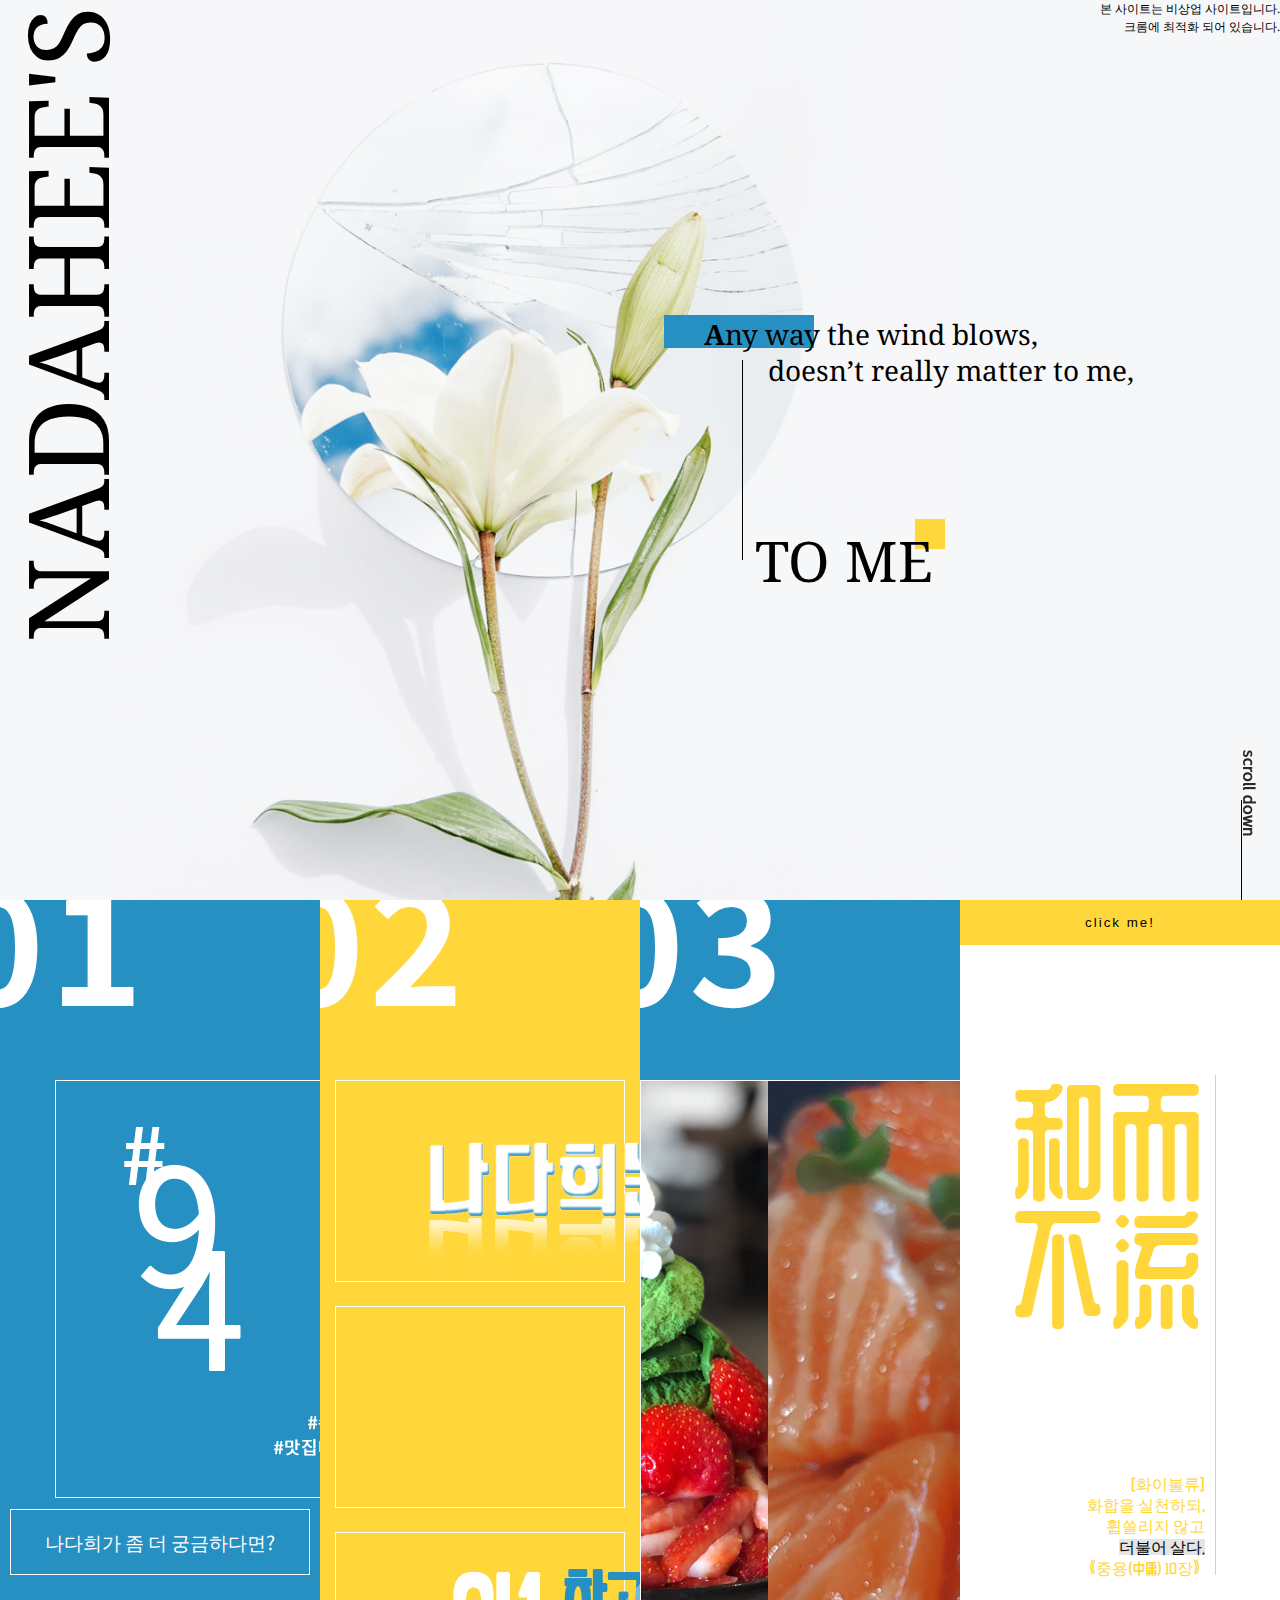
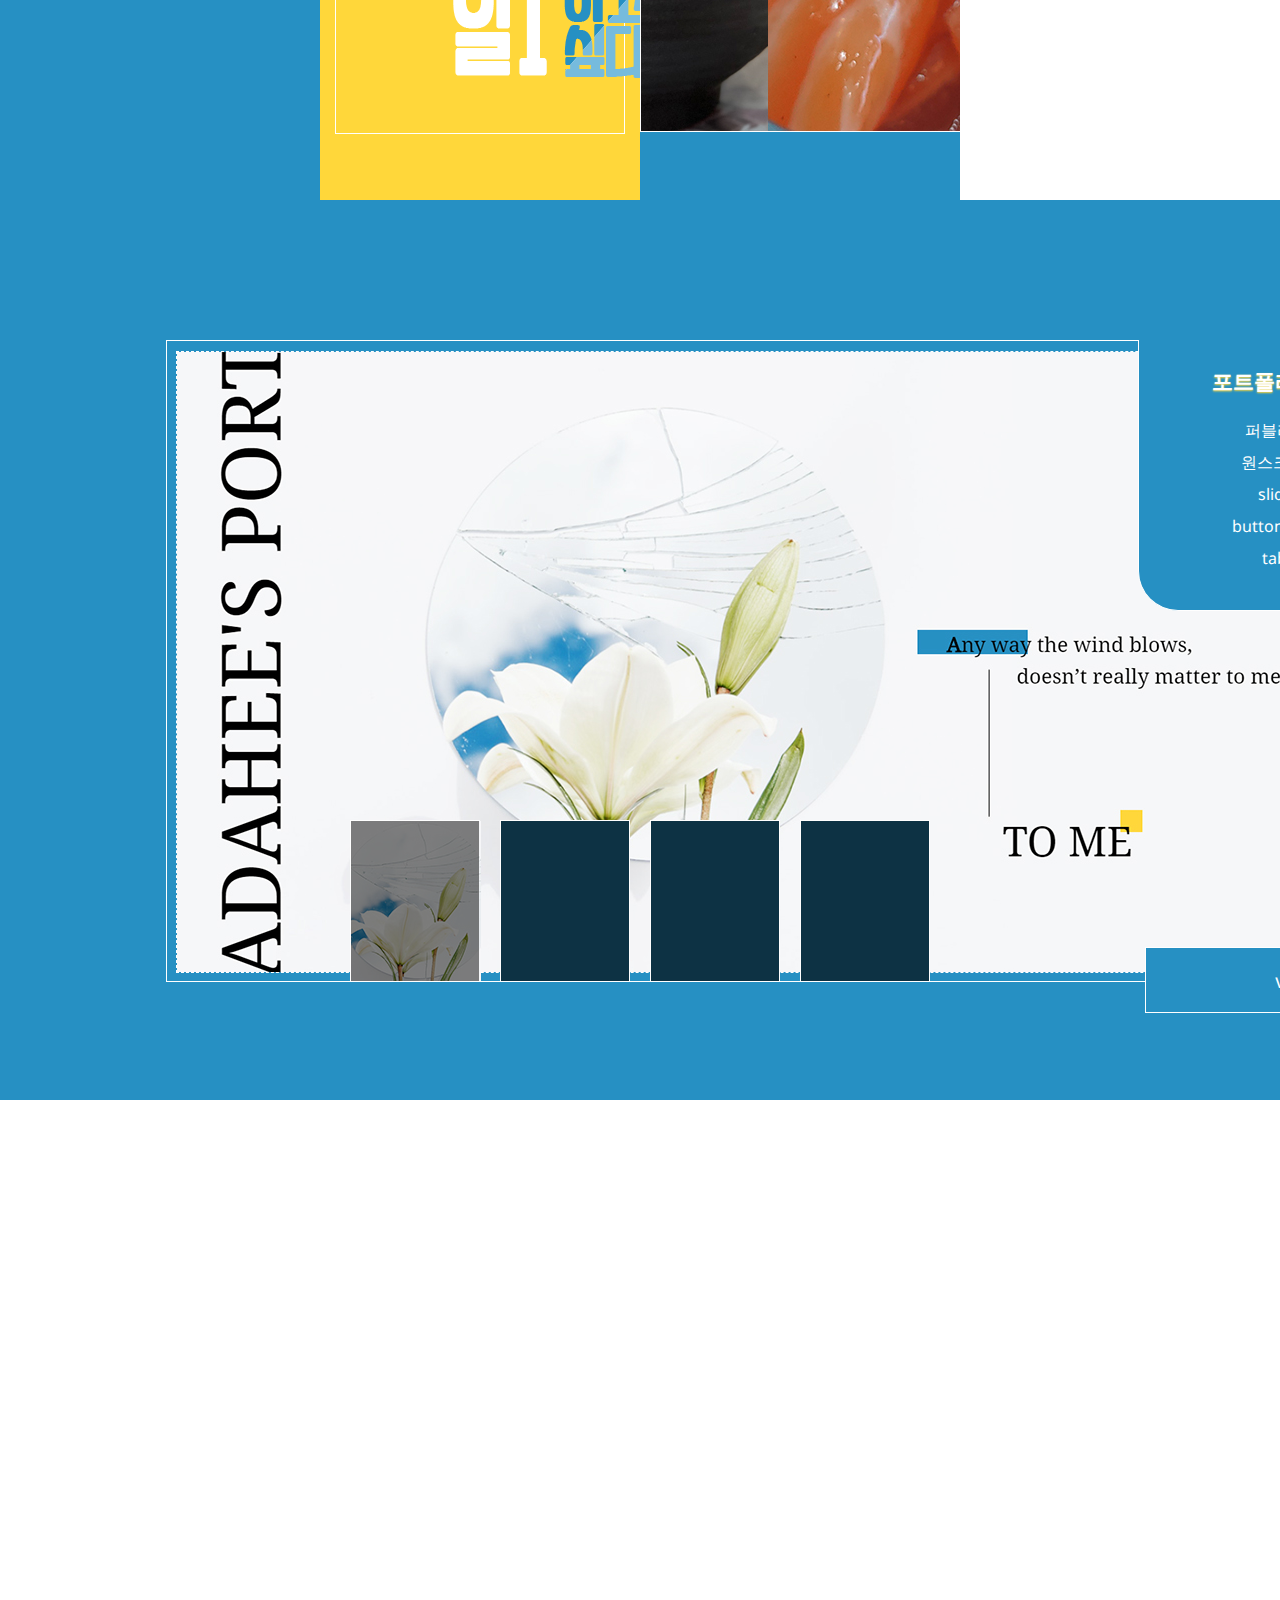
==== index.html @ a24f3798 "Why" ====
<!DOCTYPE html>
<html lang="en">

<head>
	<meta charset="UTF-8">
	<link rel="stylesheet" href="/portfoliosite/css/css.css">
	<script type="text/javascript" src="http://code.jquery.com/jquery-1.12.4.min.js"></script>
	<link
		href="https://fonts.googleapis.com/css?family=Noto+Sans|Noto+Sans+SC|ZCOOL+QingKe+HuangYou|Noto+Serif&display=swap"
		rel="stylesheet">
	<title>나다희 포트폴리오 사이트 - 크롬최적화 :) </title>
</head>

<body>
	<div id="container">
		<section class="page" id="main">
			<div id="txt1">NADAHEE'S PORTFOLIO SITE</div>
			<div id="txt2"><strong>A</strong>ny way the wind blows,</div>
			<div id="txt3">doesn’t really matter to me,</div>
			<div id="line"></div>
			<div id="txt4">TO ME</div>
			<div id="line2"></div>
			<img id="scrd" src="/portfoliosite/images/scrd.png" alt="scrolldown">
			<span>본 사이트는 비상업 사이트입니다.<br>크롬에 최적화 되어 있습니다.</span>
		</section>

		<section class="page" id="sub" style="background:#fff;">
			<div id="gongja"><span>和而不流</span><br><br>
				<p>[화이불류]<br>화합을 실천하되, <br> 휩쓸리지 않고 <br> <mark style="background:rgba(0,0,0,0.1)">더불어
						살다.</mark><br>《중용(中庸) 10장》</p>
			</div>
			<section class="form">
				<div id="modal">
					<h1>01</h1>
					<img src="/portfoliosite/images/profile.png" alt="나를 소개합니다.">
					<button id="resume">나다희가 좀 더 궁금하다면?</button>
				</div>
			</section>

			<section class="form">
				<div id="modal1">
					<h1>02</h1>
					<div class="formbox">
						<img src="/portfoliosite/images/me.png" alt="나의장점1">
					</div>
					<div class="formbox">
					</div>
					<div class="formbox">
						<img src="/portfoliosite/images/foryou.png" alt="나의장점3">
					</div>
				</div>
			</section>

			<section class="form">
				<div id="modal2">
					<h1>03</h1>
					<div id="slide_box">
						<ul>
							<li><img src="/portfoliosite/images/KakaoTalk01.jpg" alt="슬라이드1"></li>
							<li><img src="/portfoliosite/images/KakaoTalk02.jpg" alt="슬라이드2"></li>
							<li><img src="/portfoliosite/images/KakaoTalk03.jpg" alt="슬라이드3"></li>
						</ul>
					</div>
					<img id="that" src="/portfoliosite/images/likethat.png">
				</div>
			</section>

			<section class="form">
				<div id="modal3" style="display:none;">
					<h1>04</h1>
					<div id="box04">
						<div><img src="/portfoliosite/images/future1.png" alt="미래상"></div>
						<div><img src="/portfoliosite/images/future2.png" alt="미래상2"></div>
					</div>
				</div>
				<button id="Btn" style="background:#ffd73a">click me!</button>
			</section>

		</section>

		<section class="page" id="sub2" style="background:#2690c3">
			<div id="txt5">PORTFOLIO</div>
			<div id="p_box">
				<div class="tabcontent" id="content1">
					<div class="guidebox">
						<h2>포트폴리오 사이트</h2>
						<span>퍼블리싱 100%</span>
						<span>원스크롤 페이지</span>
						<span>slide script</span>
						<span>button animation</span>
						<span>tab menu</span>
					</div>
					<div class="tc-box" style="background: url(images/tc-content1.jpg); background-size:cover;">
					</div>
					<button class="viewBtn" onclick="window.open('index.html')">view</button>
				</div>
				<div class="tabcontent" id="content2">
					<div class="guidebox"></div>
					<div class="tc-box">
						rrrr
					</div>
					<button class="viewBtn">view</button>
				</div>
				<div class="tabcontent" id="content3">
					<div class="guidebox"></div>
					<div class="tc-box">
						rrrr
					</div>
					<button class="viewBtn">view</button>
				</div>
				<div class="tabcontent" id="content4">
					<div class="guidebox"></div>
					<div class="tc-box">
						eeee
					</div>
					<button class="viewBtn">view</button>
				</div>
			</div>
			<div id="thumbnail">
				<ul>
					<li class="tabtn" onclick="goTab('content1', this)" id="defaultOpen"><img
							src="/portfoliosite/images/thumnail1.jpg"></li>
					<li class="tabtn" onclick="goTab('content2', this)"></li>
					<li class="tabtn" onclick="goTab('content3', this)"></li>
					<li class="tabtn" onclick="goTab('content4', this)"></li>
				</ul>
			</div>
		</section>
		<section id="last">
			<div id="contact">
				<h3>thank you for watching. :)</h3>
				<p>멋진 제가 되는 날을 기다리며 갈고 닦고 있습니다. <br> 함께 꿈꾸지 않으시겠어요?</p>
				<button>Join US</button>
			</div>
		</section>
	</div>
	<script src="/portfoliosite/js/script.js"></script>
</body>

</html>
---- portfoliosite/css/css.css ----
@charset "uft-8"

*{box-sizing: border-box;}
body {
	width: 100%;
	margin:0;
	height:100%;
	padding:0;
	font-family: 'Noto Sans', sans-serif, 나눔고딕;
}

::selection {
	color:white;
}

#container {
	width: 100%;
	height: 330vh;
	margin:0;
	padding:0;
}

.page {
	padding:0;
	margin:0;
	width: 100%;
	height: 100vh;
	position: relative;
}

#main {
	background:url(../images/background.png);
	background-size: cover;
}

div#txt1 {
	width: 100%;
	height: 150px;
	-webkit-transform: rotate(-90deg);
	position: absolute;
	top:-8%;
	left:-45%;
	font-size: 7em;
	font-family: 'Noto serif', sans-serif;
	overflow: hidden;
}

div#txt2, div#txt3, div#txt4 {
	width: 380px;
	font-size: 28px;
	position: absolute;
	z-index: 999;
	font-family: 'Noto serif', sans-serif;
}

div#txt2 {
	top:35%;
	left:55%;
	animation: slideIn 1.5s ease 0.5s forwards;
}

@-webkit-keyframes slideIn {
  0% {
    -webkit-transform: translateX(-50px);
    opacity: 0;
  }
  100% {
    -webkit-transform: translateX(0);
    opacity: 1;
  }
}
@keyframes slideIn {
  0% {
    -webkit-transform: translateX(-50px);
    opacity: 0;
  }
  100% {
    -webkit-transform: translateX(0);
    opacity: 1;
  }
}     

div#txt3 {
	top:39%;
	left:60%;
}

div#txt4 {
	top:58%;
	left:59%;
	font-size: 56px;
}


div#txt2:after {
	content:"";
	display: block;
	width: 150px;
	height: 33px;
	background:#2690c3;
	position: absolute;
	top:0px;
	left:-40px;
	z-index: -1;
}

div#txt4:after {
	content:"";
	display: block;
	width: 30px;
	height: 30px;
	background: #ffd73a;
	position: absolute;
	top:-3px;
	right:50%;
	z-index: -1;
	animation:fade 1.5s linear 0.5s forwards;
}

@keyframes fade {
	from {opacity:0; -webkit-transform: scale(0.5);}
	to {opacity:1; -webkit-transform:scale(1);}
}


div#line {
	width: 1px;
	height: 200px;
	background: #000;
	position: absolute;
	top:40%;
	left:58%;
}

div#line2 {
	width: 1px;
	height: 100px;
	background: #000;
	position: absolute;
	bottom:0;
	right:3%;
}

#scrd {
	position: absolute;
	bottom:60px;
	right:1.5%;
	animation:scrd 1s linear 0.5s infinite;
}

@-webkit-keyframes scrd {
	0%, 100%{}
	50% {-webkit-transform:translateY(10%);}
}

@keyframes scrd {
	0%,100% {}
	50% {transform: translateY(10%);}
}

#main span {
	float:right;
	text-align: right;
	font-size: 12px;
}

/*페이지 1 끝, 2 시작*/

#sub {
   overflow: hidden;
}

#gongja {
	position: absolute;
	bottom:25%;
	right:5%;
	width:200px;
	height: 500px;
	border-right:1px solid #ffd73a;
	font-family: 'ZCOOL QingKe HuangYou', 나눔고딕;
	font-size: 8em;
	text-align: right;
	padding:0 10px;
	color:#ffd73a;
}

#gongja p {
	font-size: 16px;
}

.form {
   width: 25%;
   height: 100%;
   float:left;
   overflow: hidden;
}

#modal, #modal1, #modal2, #modal3 {
   width: 100%;
   height: 100%;
   position: relative;
 }

 #modal3 {
 	height: 95%;
 }

#modal, #modal2 {
	background:#2690c3;
}

#modal1, #modal3 {
	background:#ffd73a;
}

#modal:hover, #modal2:hover{
	background: url(../images/noise1.png);
	background-size: cover;
}

.form #Btn {
   width: 100%;
   height: 5%;
   outline: none;
   border:none;
   transition: 0.5s;
   letter-spacing: 2px;
   text-align: center;
}

h1 {
	font-size: 160px;
	padding:0;
	margin:0;
	position: absolute;
	top:-80px;
	left:-50px;
	color:#fff;
	font-family: 'Noto Sans SC';
	letter-spacing: 5px;
}

button#resume {
	width: 300px;
	height: 66px;
	border:1px solid #fff;
	background: transparent;
	outline:none;
	font-family: 'Noto Sans SC';
	font-size: 1.2em;
	font-weight: 400;
	color:#fff;
	position: absolute;
	bottom:25%;
	left:50%;
	transform: translate(-50%);
	z-index: 999;
	overflow: hidden;
}

button#resume:before {
	content:"";
	display: block;
	width: 0px;
	height: 66px;
	background: #ffd73a;
	transform: skew(15deg);
	position: absolute;
	top:0;
	left:-10px;
	z-index: -999;
}

button#resume:after {
	content:"";
	display: block;
	width: 33px;
	height: 33px;
	background: #ffd73a;
	border-radius: 50%;
	position: absolute;
	top:30%;
	left:45%;
	z-index: -999;
	opacity: 0;
}

button#resume:hover {
	border:0;
	text-shadow: 0px 0px 3px gray;
}

button#resume:hover:after {
	transition: 1.5s;
	border-radius: 50%;
	transform: scale(1.3);
	opacity: 0.5;
	filter:blur(2px);
}

#modal1 .formbox {
	width: 90%;
	height: 200px;
	border:1px solid #fff;
	position: relative;
	top:180px;
	margin:0 auto;
	margin-bottom:24px;
	transform-style: preserve-3d;
	transform:rotateZ(0deg);
}

#modal2 #that {
	margin-bottom:-45%;
	margin-left:20px;
}


#modal2 #slide_box{
	width: 430px;
	height: 650px;
	position: relative;
	top:180px;
	margin:0 auto;
	border:1px solid #fff;
	overflow: hidden;
}

#slide_box ul {
	position: relative;
	margin:0;
	padding:0;
	list-style: none;
	width: 1290px;
}

#slide_box ul li {
	display: block;
	float:left;
	margin:0;
	width: 430px;
}

#box04 {
	width: 430px;
	height: 650px;
	position: relative;
	top:180px;
	margin:0 auto;
	border:1px solid #fff;
	overflow: hidden;
}

#box04 div:nth-child(1) {
	position: absolute;
	right:-100%;
	top:-5%;
	animation:rightup 1.5s linear forwards;
	opacity: 0.2;
}

@keyframes rightup {
	to{
		right:-20%;
		opacity: 0.7;
	}
}

#box04 div:nth-child(2) {
	position: absolute;
	bottom:13%;
	left:5%;
	width: 430px;
	height: 200px;
	background: rgba(255,255,255,0.2);
	transform: skew(-16deg);
}

/*페이지 2 끝, 페이지 3 시작*/

#sub2 {
	position: relative;
}

div#txt5 {
	position: absolute;
	top:5%;
	left:0%;
	width: 650px;
	height: 150px;
	display: block;
	font-size: 7em;
	font-family: 'Noto serif', sans-serif;
	opacity: 0;
}

.activetxt {
	animation:leftup 1s ;
}

#p_box {
	position: relative;
	top:140px;
	left:13%;
	width: 1420px;
	height: 640px;
	border: 1px solid #fff;
}

#p_box .tabcontent {
	width: 1400px;
	height: 620px;
	background:transparent;
	display: none;
	text-align: center;
	margin:10px auto;
	border:1px dashed #fff;
}

.tc-box {
	position: relative;
	width: 100%;
	height: 100%;
	background: rgba(255,255,255,0.5);
	margin:0 auto;

}

.guidebox {
	position: absolute;
	right:9%;
	top:-1px;
	width:300px;
	height: 250px;
	background: #2690c3;
	border:1px solid #fff;
	border-top:0;
	border-radius: 0 0 40px 40px;
	z-index: 1;
	padding:10px;
}


.guidebox h2 {
	font-size: 21px;
	text-shadow: 0 1px 2px #ffd73a;
	color:#fff;
}

.guidebox span {
	display: block;
	line-height: 2;
	color:#fff;
}

.guidebox span:hover {
	color:#ffd73a;
	cursor:pointer;
}

#thumbnail {
	position: absolute;
	left:340px;
	bottom:105px;
	width:610px;
	height:190px;
}

#thumbnail ul {
	list-style: none;
	margin:0;
	padding:0;
}

#thumbnail ul li {
	width: 21%;
	height: 160px;
	float:left;
	border:1px solid #fff;
	background: #1b6589;
	margin:15px 10px;
	transition: 0.5s;
	position: relative;
}

#thumbnail ul li:after {
	content:"";
	position: absolute;
	top:0;
	left:0;
	width: 100%;
	height: 100%;
	background: #000;
	opacity: 0.5;
}

#thumbnail ul li:hover {
	transform: translateY(-20px) scale(1.1);
}

#thumbnail ul li:hover:after {
	opacity: 0;
}

.viewBtn {
	position: absolute;
	right:10%;
	bottom:-5%;
	width: 300px;
	height: 66px;
	border:1px solid #fff;
	background: #2690c3;
	outline: none;
	font-family: 'Noto Sans SC';
	font-size: 1.2em;
	font-weight: 400;
	color:#fff;
	overflow:hidden;
	z-index: 1;
}

.viewBtn:before {
    content: "";
    width: 430px;
    height: 430px;
    transform: rotate(65deg);
    border-top: 1px solid #ffd73a;
    position: absolute;
    top: 100px;
    left: -430px;
    z-index: -1;
    transition: 0.5s;
}

.viewBtn:hover:before {
	border-top:600px solid #ffd73a;
	transform-origin: center;
	height: 835px;
	top:-400px;
	right:0;
}



/*마지막 페이지*/

#last {
	width: 100%;
	height: 450px;
	margin-top:120px;
	position: relative;
	overflow: hidden;
}

#last #contact {
	position: absolute;
	left:50%;
	top:-100%;
	width:30%;
	height:200px;
	transform: translate(-50%);
	background: #ffd73a;
	z-index: 1;
	text-align: center;
	line-height: 2;
	font-size: 12px;
	opacity: 0;
}

#contact:after {
	content:"";
	display: block;
	width:100%;
	height:280px;
	border:1px solid #ffd73a;
	position: absolute;
	left:15%;
	top:-20%;
	z-index: -999;
}

#contact button {
	width:300px;
	height: 66px;
	border:1px solid #000;
	background: transparent;
	font-family: 'sans-serif'
	font-size:21px;
	outline: none;
	position: relative;
	z-index: 1;
	color:#000;
	overflow: hidden;
}

#contact button:after {
	content: "";
	display: none;
	width:300px;
	height:66px;
	background: #000;
	position: absolute;
	top:0;
	left:0;
	z-index: -1;
}

#contact button:hover {
	color:#fff;
}

#contact button:hover:after {
	display: block;
}
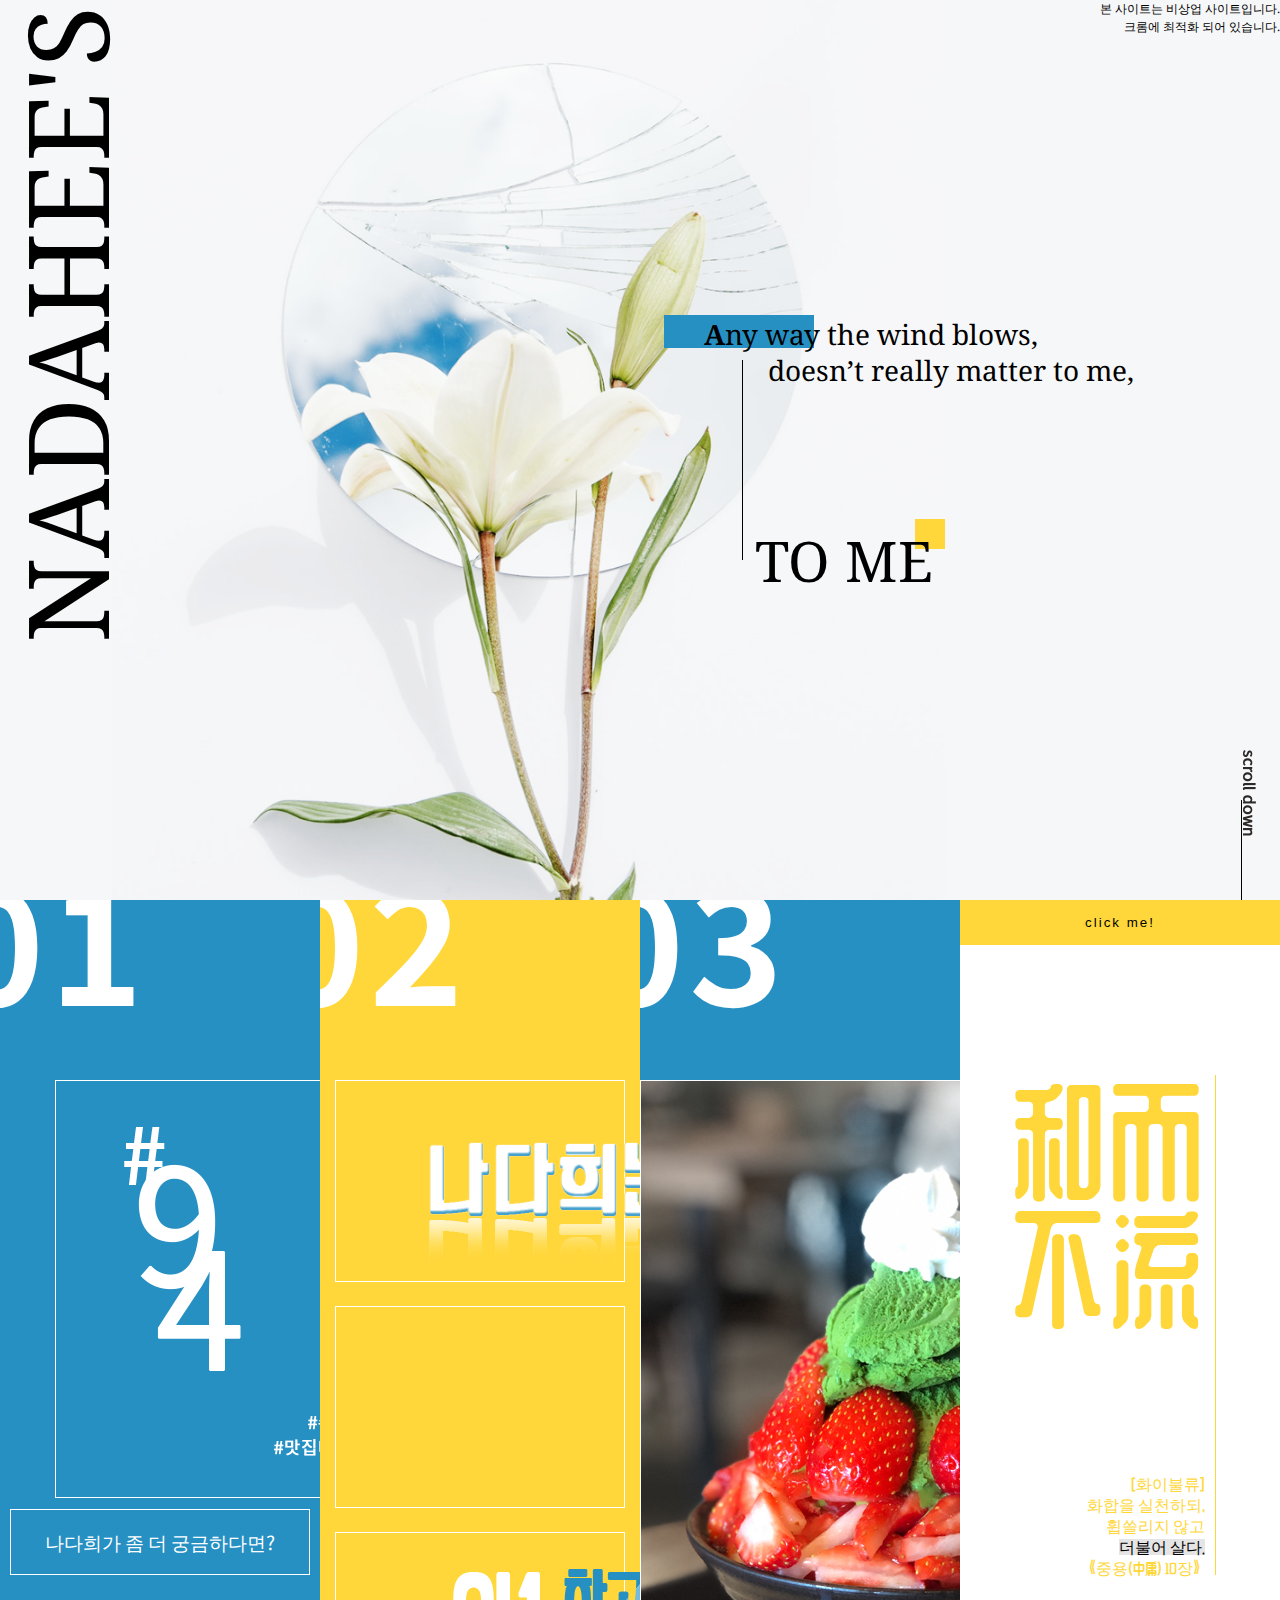
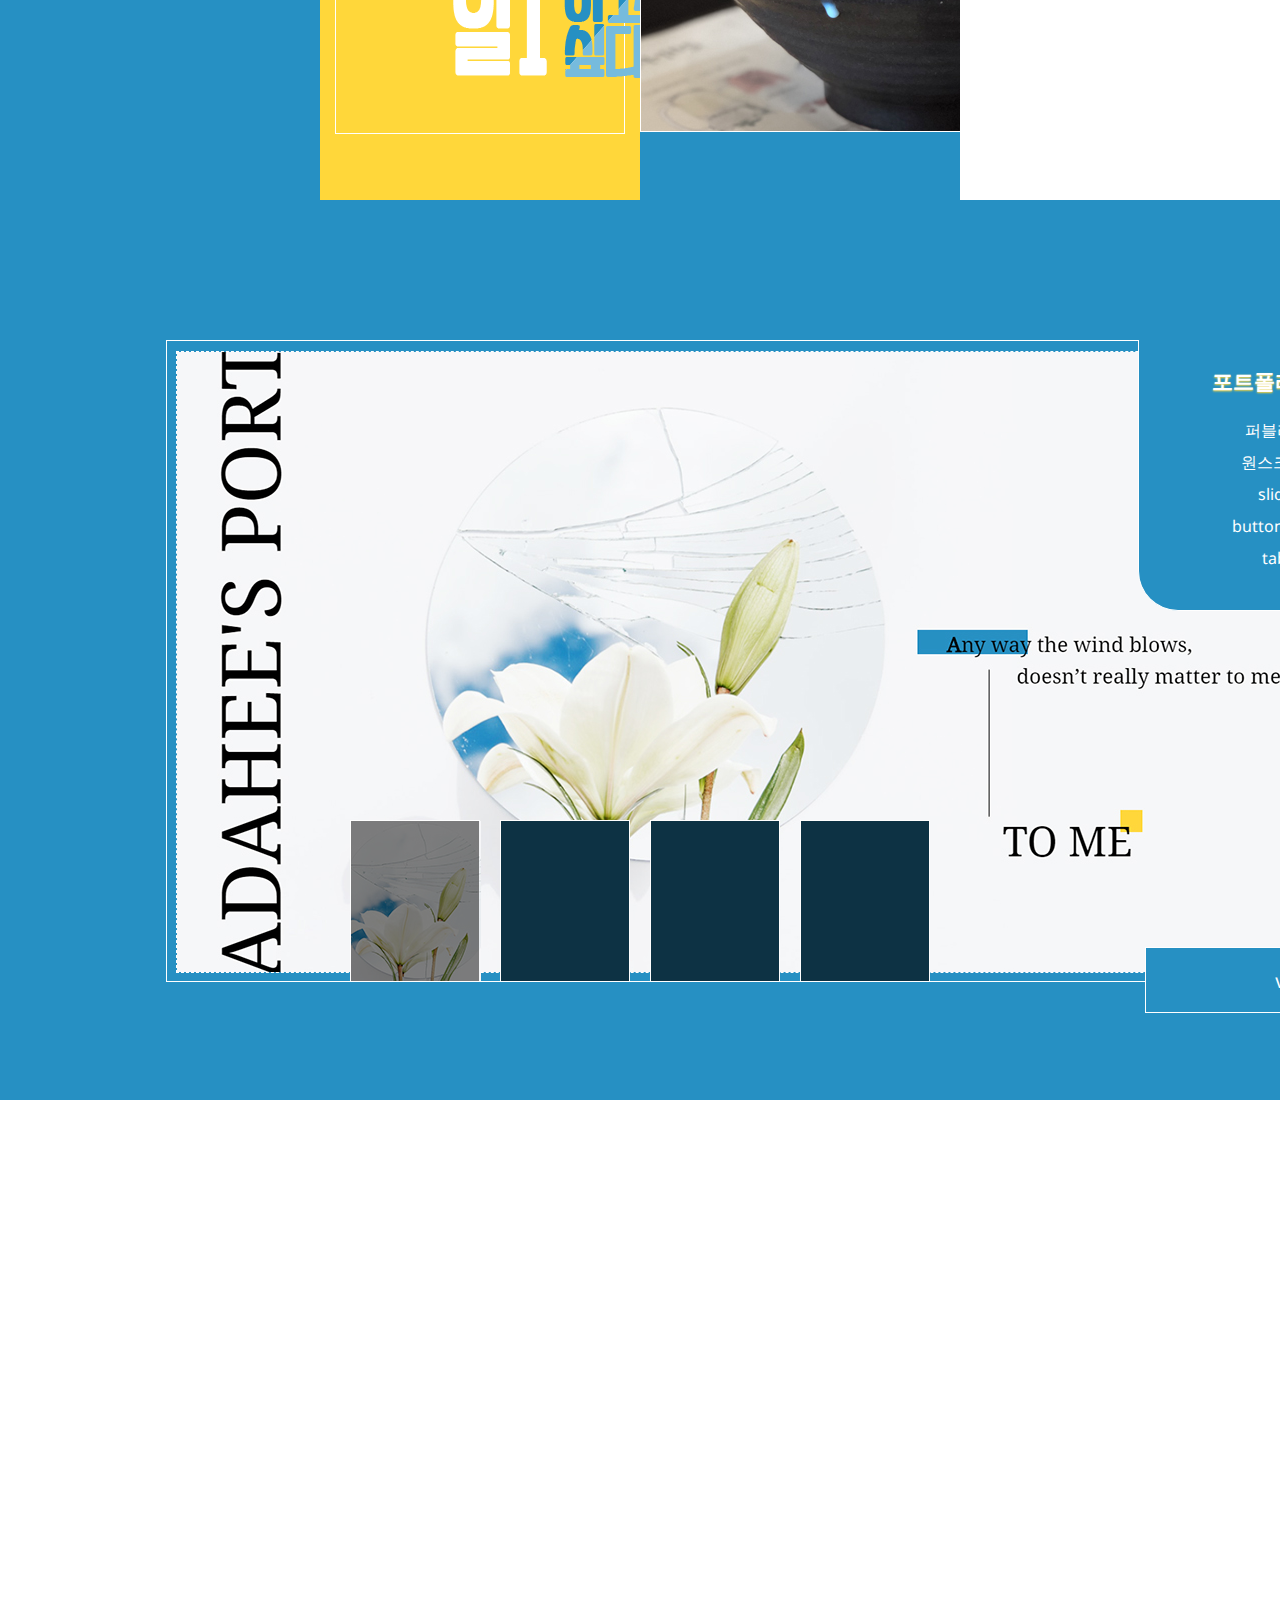
==== commit 3192f3ce: "Link is not work" ====
--- a/index.html
+++ b/index.html
@@ -3,7 +3,7 @@
 
 <head>
 	<meta charset="UTF-8">
-	<link rel="stylesheet" href="/portfoliosite/css/css.css">
+	<link rel="stylesheet" href="css/css.css">
 	<script type="text/javascript" src="http://code.jquery.com/jquery-1.12.4.min.js"></script>
 	<link
 		href="https://fonts.googleapis.com/css?family=Noto+Sans|Noto+Sans+SC|ZCOOL+QingKe+HuangYou|Noto+Serif&display=swap"
@@ -20,7 +20,7 @@
 			<div id="line"></div>
 			<div id="txt4">TO ME</div>
 			<div id="line2"></div>
-			<img id="scrd" src="/portfoliosite/images/scrd.png" alt="scrolldown">
+			<img id="scrd" src="images/scrd.png" alt="scrolldown">
 			<span>본 사이트는 비상업 사이트입니다.<br>크롬에 최적화 되어 있습니다.</span>
 		</section>
 
@@ -32,7 +32,7 @@
 			<section class="form">
 				<div id="modal">
 					<h1>01</h1>
-					<img src="/portfoliosite/images/profile.png" alt="나를 소개합니다.">
+					<img src="images/profile.png" alt="나를 소개합니다.">
 					<button id="resume">나다희가 좀 더 궁금하다면?</button>
 				</div>
 			</section>
@@ -41,12 +41,12 @@
 				<div id="modal1">
 					<h1>02</h1>
 					<div class="formbox">
-						<img src="/portfoliosite/images/me.png" alt="나의장점1">
+						<img src="images/me.png" alt="나의장점1">
 					</div>
 					<div class="formbox">
 					</div>
 					<div class="formbox">
-						<img src="/portfoliosite/images/foryou.png" alt="나의장점3">
+						<img src="images/foryou.png" alt="나의장점3">
 					</div>
 				</div>
 			</section>
@@ -56,12 +56,12 @@
 					<h1>03</h1>
 					<div id="slide_box">
 						<ul>
-							<li><img src="/portfoliosite/images/KakaoTalk01.jpg" alt="슬라이드1"></li>
-							<li><img src="/portfoliosite/images/KakaoTalk02.jpg" alt="슬라이드2"></li>
-							<li><img src="/portfoliosite/images/KakaoTalk03.jpg" alt="슬라이드3"></li>
+							<li><img src="images/KakaoTalk01.jpg" alt="슬라이드1"></li>
+							<li><img src="images/KakaoTalk02.jpg" alt="슬라이드2"></li>
+							<li><img src="images/KakaoTalk03.jpg" alt="슬라이드3"></li>
 						</ul>
 					</div>
-					<img id="that" src="/portfoliosite/images/likethat.png">
+					<img id="that" src="images/likethat.png">
 				</div>
 			</section>
 
@@ -69,8 +69,8 @@
 				<div id="modal3" style="display:none;">
 					<h1>04</h1>
 					<div id="box04">
-						<div><img src="/portfoliosite/images/future1.png" alt="미래상"></div>
-						<div><img src="/portfoliosite/images/future2.png" alt="미래상2"></div>
+						<div><img src="images/future1.png" alt="미래상"></div>
+						<div><img src="images/future2.png" alt="미래상2"></div>
 					</div>
 				</div>
 				<button id="Btn" style="background:#ffd73a">click me!</button>
@@ -119,7 +119,7 @@
 			<div id="thumbnail">
 				<ul>
 					<li class="tabtn" onclick="goTab('content1', this)" id="defaultOpen"><img
-							src="/portfoliosite/images/thumnail1.jpg"></li>
+							src="images/thumnail1.jpg"></li>
 					<li class="tabtn" onclick="goTab('content2', this)"></li>
 					<li class="tabtn" onclick="goTab('content3', this)"></li>
 					<li class="tabtn" onclick="goTab('content4', this)"></li>
@@ -134,7 +134,7 @@
 			</div>
 		</section>
 	</div>
-	<script src="/portfoliosite/js/script.js"></script>
+	<script src="js/script.js"></script>
 </body>
 
 </html>--- a/css/css.css
+++ b/css/css.css
@@ -0,0 +1,614 @@
+@charset "uft-8"
+
+*{box-sizing: border-box;}
+body {
+	width: 100%;
+	margin:0;
+	height:100%;
+	padding:0;
+	font-family: 'Noto Sans', sans-serif, 나눔고딕;
+}
+
+::selection {
+	color:white;
+}
+
+#container {
+	width: 100%;
+	height: 330vh;
+	margin:0;
+	padding:0;
+}
+
+.page {
+	padding:0;
+	margin:0;
+	width: 100%;
+	height: 100vh;
+	position: relative;
+}
+
+#main {
+	background:url(../images/background.png);
+	background-size: cover;
+}
+
+div#txt1 {
+	width: 100%;
+	height: 150px;
+	-webkit-transform: rotate(-90deg);
+	position: absolute;
+	top:-8%;
+	left:-45%;
+	font-size: 7em;
+	font-family: 'Noto serif', sans-serif;
+	overflow: hidden;
+}
+
+div#txt2, div#txt3, div#txt4 {
+	width: 380px;
+	font-size: 28px;
+	position: absolute;
+	z-index: 999;
+	font-family: 'Noto serif', sans-serif;
+}
+
+div#txt2 {
+	top:35%;
+	left:55%;
+	animation: slideIn 1.5s ease 0.5s forwards;
+}
+
+@-webkit-keyframes slideIn {
+  0% {
+    -webkit-transform: translateX(-50px);
+    opacity: 0;
+  }
+  100% {
+    -webkit-transform: translateX(0);
+    opacity: 1;
+  }
+}
+@keyframes slideIn {
+  0% {
+    -webkit-transform: translateX(-50px);
+    opacity: 0;
+  }
+  100% {
+    -webkit-transform: translateX(0);
+    opacity: 1;
+  }
+}     
+
+div#txt3 {
+	top:39%;
+	left:60%;
+}
+
+div#txt4 {
+	top:58%;
+	left:59%;
+	font-size: 56px;
+}
+
+
+div#txt2:after {
+	content:"";
+	display: block;
+	width: 150px;
+	height: 33px;
+	background:#2690c3;
+	position: absolute;
+	top:0px;
+	left:-40px;
+	z-index: -1;
+}
+
+div#txt4:after {
+	content:"";
+	display: block;
+	width: 30px;
+	height: 30px;
+	background: #ffd73a;
+	position: absolute;
+	top:-3px;
+	right:50%;
+	z-index: -1;
+	animation:fade 1.5s linear 0.5s forwards;
+}
+
+@keyframes fade {
+	from {opacity:0; -webkit-transform: scale(0.5);}
+	to {opacity:1; -webkit-transform:scale(1);}
+}
+
+
+div#line {
+	width: 1px;
+	height: 200px;
+	background: #000;
+	position: absolute;
+	top:40%;
+	left:58%;
+}
+
+div#line2 {
+	width: 1px;
+	height: 100px;
+	background: #000;
+	position: absolute;
+	bottom:0;
+	right:3%;
+}
+
+#scrd {
+	position: absolute;
+	bottom:60px;
+	right:1.5%;
+	animation:scrd 1s linear 0.5s infinite;
+}
+
+@-webkit-keyframes scrd {
+	0%, 100%{}
+	50% {-webkit-transform:translateY(10%);}
+}
+
+@keyframes scrd {
+	0%,100% {}
+	50% {transform: translateY(10%);}
+}
+
+#main span {
+	float:right;
+	text-align: right;
+	font-size: 12px;
+}
+
+/*페이지 1 끝, 2 시작*/
+
+#sub {
+   overflow: hidden;
+}
+
+#gongja {
+	position: absolute;
+	bottom:25%;
+	right:5%;
+	width:200px;
+	height: 500px;
+	border-right:1px solid #ffd73a;
+	font-family: 'ZCOOL QingKe HuangYou', 나눔고딕;
+	font-size: 8em;
+	text-align: right;
+	padding:0 10px;
+	color:#ffd73a;
+}
+
+#gongja p {
+	font-size: 16px;
+}
+
+.form {
+   width: 25%;
+   height: 100%;
+   float:left;
+   overflow: hidden;
+}
+
+#modal, #modal1, #modal2, #modal3 {
+   width: 100%;
+   height: 100%;
+   position: relative;
+ }
+
+ #modal3 {
+ 	height: 95%;
+ }
+
+#modal, #modal2 {
+	background:#2690c3;
+}
+
+#modal1, #modal3 {
+	background:#ffd73a;
+}
+
+#modal:hover, #modal2:hover{
+	background: url(../images/noise1.png);
+	background-size: cover;
+}
+
+.form #Btn {
+   width: 100%;
+   height: 5%;
+   outline: none;
+   border:none;
+   transition: 0.5s;
+   letter-spacing: 2px;
+   text-align: center;
+}
+
+h1 {
+	font-size: 160px;
+	padding:0;
+	margin:0;
+	position: absolute;
+	top:-80px;
+	left:-50px;
+	color:#fff;
+	font-family: 'Noto Sans SC';
+	letter-spacing: 5px;
+}
+
+button#resume {
+	width: 300px;
+	height: 66px;
+	border:1px solid #fff;
+	background: transparent;
+	outline:none;
+	font-family: 'Noto Sans SC';
+	font-size: 1.2em;
+	font-weight: 400;
+	color:#fff;
+	position: absolute;
+	bottom:25%;
+	left:50%;
+	transform: translate(-50%);
+	z-index: 999;
+	overflow: hidden;
+}
+
+button#resume:before {
+	content:"";
+	display: block;
+	width: 0px;
+	height: 66px;
+	background: #ffd73a;
+	transform: skew(15deg);
+	position: absolute;
+	top:0;
+	left:-10px;
+	z-index: -999;
+}
+
+button#resume:after {
+	content:"";
+	display: block;
+	width: 33px;
+	height: 33px;
+	background: #ffd73a;
+	border-radius: 50%;
+	position: absolute;
+	top:30%;
+	left:45%;
+	z-index: -999;
+	opacity: 0;
+}
+
+button#resume:hover {
+	border:0;
+	text-shadow: 0px 0px 3px gray;
+}
+
+button#resume:hover:after {
+	transition: 1.5s;
+	border-radius: 50%;
+	transform: scale(1.3);
+	opacity: 0.5;
+	filter:blur(2px);
+}
+
+#modal1 .formbox {
+	width: 90%;
+	height: 200px;
+	border:1px solid #fff;
+	position: relative;
+	top:180px;
+	margin:0 auto;
+	margin-bottom:24px;
+	transform-style: preserve-3d;
+	transform:rotateZ(0deg);
+}
+
+#modal2 #that {
+	margin-bottom:-45%;
+	margin-left:20px;
+}
+
+
+#modal2 #slide_box{
+	width: 430px;
+	height: 650px;
+	position: relative;
+	top:180px;
+	margin:0 auto;
+	border:1px solid #fff;
+	overflow: hidden;
+}
+
+#slide_box ul {
+	position: relative;
+	margin:0;
+	padding:0;
+	list-style: none;
+	width: 1290px;
+}
+
+#slide_box ul li {
+	display: block;
+	float:left;
+	margin:0;
+	width: 430px;
+}
+
+#box04 {
+	width: 430px;
+	height: 650px;
+	position: relative;
+	top:180px;
+	margin:0 auto;
+	border:1px solid #fff;
+	overflow: hidden;
+}
+
+#box04 div:nth-child(1) {
+	position: absolute;
+	right:-100%;
+	top:-5%;
+	animation:rightup 1.5s linear forwards;
+	opacity: 0.2;
+}
+
+@keyframes rightup {
+	to{
+		right:-20%;
+		opacity: 0.7;
+	}
+}
+
+#box04 div:nth-child(2) {
+	position: absolute;
+	bottom:13%;
+	left:5%;
+	width: 430px;
+	height: 200px;
+	background: rgba(255,255,255,0.2);
+	transform: skew(-16deg);
+}
+
+/*페이지 2 끝, 페이지 3 시작*/
+
+#sub2 {
+	position: relative;
+}
+
+div#txt5 {
+	position: absolute;
+	top:5%;
+	left:0%;
+	width: 650px;
+	height: 150px;
+	display: block;
+	font-size: 7em;
+	font-family: 'Noto serif', sans-serif;
+	opacity: 0;
+}
+
+.activetxt {
+	animation:leftup 1s ;
+}
+
+#p_box {
+	position: relative;
+	top:140px;
+	left:13%;
+	width: 1420px;
+	height: 640px;
+	border: 1px solid #fff;
+}
+
+#p_box .tabcontent {
+	width: 1400px;
+	height: 620px;
+	background:transparent;
+	display: none;
+	text-align: center;
+	margin:10px auto;
+	border:1px dashed #fff;
+}
+
+.tc-box {
+	position: relative;
+	width: 100%;
+	height: 100%;
+	background: rgba(255,255,255,0.5);
+	margin:0 auto;
+
+}
+
+.guidebox {
+	position: absolute;
+	right:9%;
+	top:-1px;
+	width:300px;
+	height: 250px;
+	background: #2690c3;
+	border:1px solid #fff;
+	border-top:0;
+	border-radius: 0 0 40px 40px;
+	z-index: 1;
+	padding:10px;
+}
+
+
+.guidebox h2 {
+	font-size: 21px;
+	text-shadow: 0 1px 2px #ffd73a;
+	color:#fff;
+}
+
+.guidebox span {
+	display: block;
+	line-height: 2;
+	color:#fff;
+}
+
+.guidebox span:hover {
+	color:#ffd73a;
+	cursor:pointer;
+}
+
+#thumbnail {
+	position: absolute;
+	left:340px;
+	bottom:105px;
+	width:610px;
+	height:190px;
+}
+
+#thumbnail ul {
+	list-style: none;
+	margin:0;
+	padding:0;
+}
+
+#thumbnail ul li {
+	width: 21%;
+	height: 160px;
+	float:left;
+	border:1px solid #fff;
+	background: #1b6589;
+	margin:15px 10px;
+	transition: 0.5s;
+	position: relative;
+}
+
+#thumbnail ul li:after {
+	content:"";
+	position: absolute;
+	top:0;
+	left:0;
+	width: 100%;
+	height: 100%;
+	background: #000;
+	opacity: 0.5;
+}
+
+#thumbnail ul li:hover {
+	transform: translateY(-20px) scale(1.1);
+}
+
+#thumbnail ul li:hover:after {
+	opacity: 0;
+}
+
+.viewBtn {
+	position: absolute;
+	right:10%;
+	bottom:-5%;
+	width: 300px;
+	height: 66px;
+	border:1px solid #fff;
+	background: #2690c3;
+	outline: none;
+	font-family: 'Noto Sans SC';
+	font-size: 1.2em;
+	font-weight: 400;
+	color:#fff;
+	overflow:hidden;
+	z-index: 1;
+}
+
+.viewBtn:before {
+    content: "";
+    width: 430px;
+    height: 430px;
+    transform: rotate(65deg);
+    border-top: 1px solid #ffd73a;
+    position: absolute;
+    top: 100px;
+    left: -430px;
+    z-index: -1;
+    transition: 0.5s;
+}
+
+.viewBtn:hover:before {
+	border-top:600px solid #ffd73a;
+	transform-origin: center;
+	height: 835px;
+	top:-400px;
+	right:0;
+}
+
+
+
+/*마지막 페이지*/
+
+#last {
+	width: 100%;
+	height: 450px;
+	margin-top:120px;
+	position: relative;
+	overflow: hidden;
+}
+
+#last #contact {
+	position: absolute;
+	left:50%;
+	top:-100%;
+	width:30%;
+	height:200px;
+	transform: translate(-50%);
+	background: #ffd73a;
+	z-index: 1;
+	text-align: center;
+	line-height: 2;
+	font-size: 12px;
+	opacity: 0;
+}
+
+#contact:after {
+	content:"";
+	display: block;
+	width:100%;
+	height:280px;
+	border:1px solid #ffd73a;
+	position: absolute;
+	left:15%;
+	top:-20%;
+	z-index: -999;
+}
+
+#contact button {
+	width:300px;
+	height: 66px;
+	border:1px solid #000;
+	background: transparent;
+	font-family: 'sans-serif'
+	font-size:21px;
+	outline: none;
+	position: relative;
+	z-index: 1;
+	color:#000;
+	overflow: hidden;
+}
+
+#contact button:after {
+	content: "";
+	display: none;
+	width:300px;
+	height:66px;
+	background: #000;
+	position: absolute;
+	top:0;
+	left:0;
+	z-index: -1;
+}
+
+#contact button:hover {
+	color:#fff;
+}
+
+#contact button:hover:after {
+	display: block;
+}